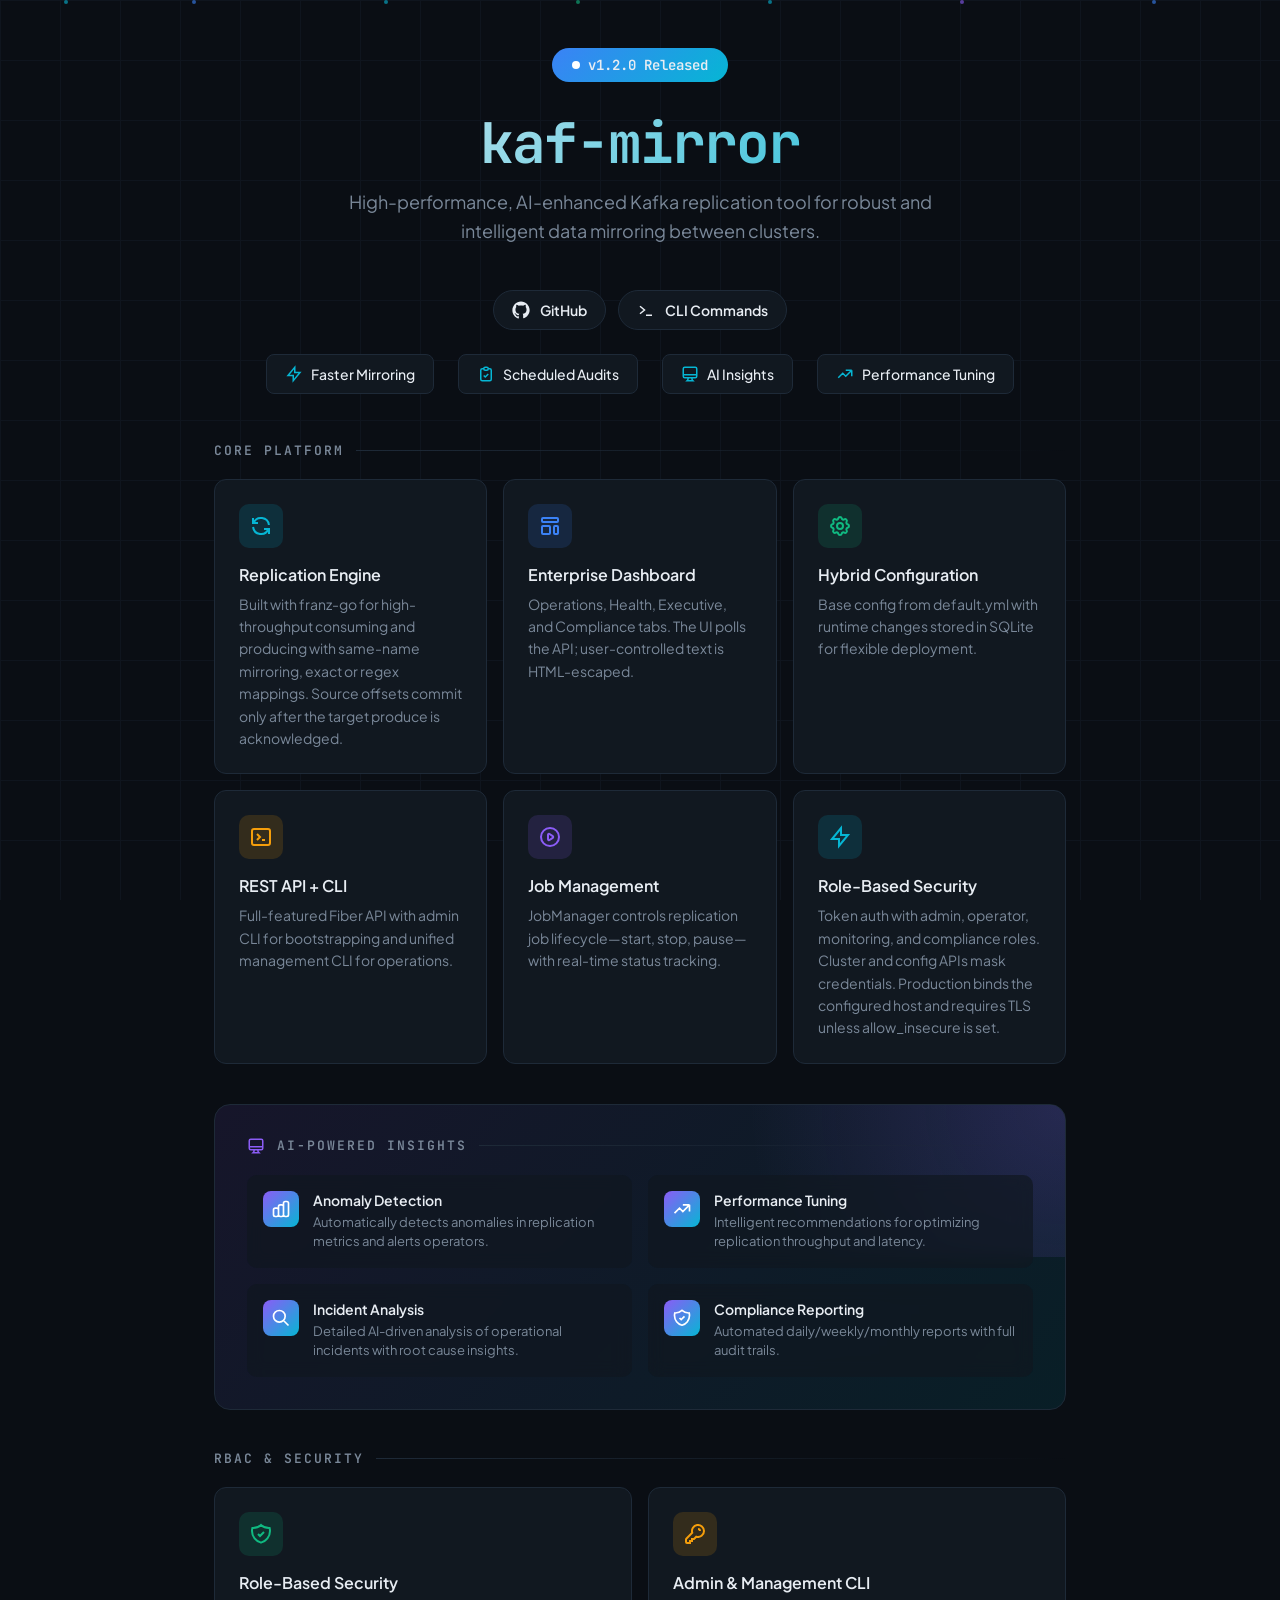
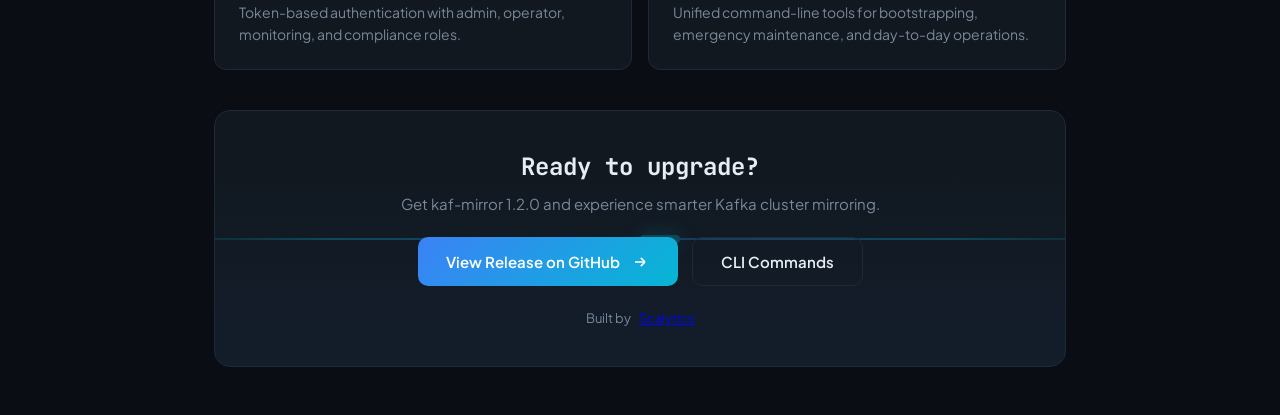
==== index.html @ f9de5869 "docs: align GitHub Pages copy with current replication and security" ====
<!DOCTYPE html>
<html lang="en">
<head>
  <meta charset="UTF-8">
  <meta name="viewport" content="width=device-width, initial-scale=1.0">
  <title>kaf-mirror — High-Performance Kafka Replication</title>
  <meta name="description" content="kaf-mirror 1.2.0 release highlights: high-performance Kafka replication, AI-powered insights, compliance reporting, and a production-ready dashboard from Scalytics.">
  <meta name="author" content="Scalytics">
  <meta name="robots" content="index, follow">
  <link rel="canonical" href="https://scalytics.github.io/kaf-mirror/">
  <meta property="og:type" content="website">
  <meta property="og:title" content="kaf-mirror — High-Performance Kafka Replication">
  <meta property="og:description" content="High-performance, AI-enhanced Kafka replication with enterprise dashboard, compliance, and intelligent insights.">
  <meta property="og:url" content="https://scalytics.github.io/kaf-mirror/">
  <meta property="og:site_name" content="kaf-mirror">
  <meta name="twitter:card" content="summary">
  <meta name="twitter:title" content="kaf-mirror — High-Performance Kafka Replication">
  <meta name="twitter:description" content="High-performance, AI-enhanced Kafka replication with enterprise dashboard, compliance, and intelligent insights.">
  <link rel="preconnect" href="https://fonts.googleapis.com">
  <link rel="preconnect" href="https://fonts.gstatic.com" crossorigin>
  <link href="https://fonts.googleapis.com/css2?family=JetBrains+Mono:wght@400;600;700&family=Plus+Jakarta+Sans:wght@400;500;600;700&display=swap" rel="stylesheet">
  <script type="application/ld+json">
    {
      "@context": "https://schema.org",
      "@type": "SoftwareApplication",
      "name": "kaf-mirror",
      "applicationCategory": "DeveloperApplication",
      "operatingSystem": "Linux, macOS, Windows",
      "description": "High-performance, AI-enhanced Kafka replication tool for robust and intelligent data mirroring between clusters.",
      "url": "https://scalytics.github.io/kaf-mirror/",
      "publisher": {
        "@type": "Organization",
        "name": "Scalytics",
        "url": "https://github.com/scalytics"
      }
    }
  </script>
  <style>
    *, *::before, *::after {
      margin: 0;
      padding: 0;
      box-sizing: border-box;
    }

    :root {
      --bg-deep: #0a0e14;
      --bg-card: #111820;
      --bg-card-hover: #171f2a;
      --border: #1e2a38;
      --text-primary: #e8edf3;
      --text-secondary: #7a8899;
      --accent-blue: #3b82f6;
      --accent-cyan: #06b6d4;
      --accent-emerald: #10b981;
      --accent-amber: #f59e0b;
      --accent-violet: #8b5cf6;
      --glow-blue: rgba(59, 130, 246, 0.4);
      --glow-cyan: rgba(6, 182, 212, 0.4);
    }

    body {
      font-family: 'Plus Jakarta Sans', sans-serif;
      background: var(--bg-deep);
      color: var(--text-primary);
      min-height: 100vh;
      overflow-x: hidden;
    }

    .infographic {
      max-width: 900px;
      margin: 0 auto;
      padding: 48px 24px;
      position: relative;
    }

    /* Animated background grid */
    .bg-grid {
      position: fixed;
      top: 0;
      left: 0;
      right: 0;
      bottom: 0;
      background-image: 
        linear-gradient(var(--border) 1px, transparent 1px),
        linear-gradient(90deg, var(--border) 1px, transparent 1px);
      background-size: 60px 60px;
      opacity: 0.3;
      pointer-events: none;
      z-index: 0;
    }

    /* Floating data particles */
    .particles {
      position: fixed;
      top: 0;
      left: 0;
      right: 0;
      bottom: 0;
      pointer-events: none;
      z-index: 0;
      overflow: hidden;
    }

    .particle {
      position: absolute;
      width: 4px;
      height: 4px;
      background: var(--accent-cyan);
      border-radius: 50%;
      opacity: 0.6;
      animation: float-up 8s linear infinite;
    }

    .particle:nth-child(2) { left: 15%; animation-delay: -2s; background: var(--accent-blue); }
    .particle:nth-child(3) { left: 30%; animation-delay: -4s; }
    .particle:nth-child(4) { left: 45%; animation-delay: -1s; background: var(--accent-emerald); }
    .particle:nth-child(5) { left: 60%; animation-delay: -6s; }
    .particle:nth-child(6) { left: 75%; animation-delay: -3s; background: var(--accent-violet); }
    .particle:nth-child(7) { left: 90%; animation-delay: -5s; background: var(--accent-blue); }

    @keyframes float-up {
      0% { transform: translateY(100vh) scale(0); opacity: 0; }
      10% { opacity: 0.6; }
      90% { opacity: 0.6; }
      100% { transform: translateY(-100px) scale(1); opacity: 0; }
    }

    /* Header section */
    .header {
      text-align: center;
      margin-bottom: 48px;
      position: relative;
      z-index: 1;
    }

    .version-badge {
      display: inline-flex;
      align-items: center;
      gap: 8px;
      background: linear-gradient(135deg, var(--accent-blue), var(--accent-cyan));
      padding: 8px 20px;
      border-radius: 100px;
      font-family: 'JetBrains Mono', monospace;
      font-size: 14px;
      font-weight: 600;
      margin-bottom: 24px;
      animation: pulse-glow 2s ease-in-out infinite;
    }

    .version-badge::before {
      content: '';
      width: 8px;
      height: 8px;
      background: #fff;
      border-radius: 50%;
      animation: blink 1s ease-in-out infinite;
    }

    @keyframes pulse-glow {
      0%, 100% { box-shadow: 0 0 20px var(--glow-blue), 0 0 40px var(--glow-cyan); }
      50% { box-shadow: 0 0 30px var(--glow-blue), 0 0 60px var(--glow-cyan); }
    }

    @keyframes blink {
      0%, 100% { opacity: 1; }
      50% { opacity: 0.4; }
    }

    .logo-title {
      font-family: 'JetBrains Mono', monospace;
      font-size: 56px;
      font-weight: 700;
      letter-spacing: -2px;
      margin-bottom: 8px;
      background: linear-gradient(135deg, var(--text-primary) 0%, var(--accent-cyan) 100%);
      -webkit-background-clip: text;
      -webkit-text-fill-color: transparent;
      background-clip: text;
    }

    .tagline {
      font-size: 18px;
      color: var(--text-secondary);
      max-width: 600px;
      margin: 0 auto 24px;
      line-height: 1.6;
    }

    .highlight-features {
      display: flex;
      justify-content: center;
      gap: 24px;
      flex-wrap: wrap;
      margin-top: 24px;
    }

    .github-actions {
      display: inline-flex;
      align-items: center;
      gap: 12px;
      margin-top: 20px;
      flex-wrap: wrap;
      justify-content: center;
    }

    .github-button {
      display: inline-flex;
      align-items: center;
      gap: 10px;
      padding: 10px 18px;
      border-radius: 999px;
      border: 1px solid var(--border);
      background: var(--bg-card);
      color: var(--text-primary);
      text-decoration: none;
      font-size: 14px;
      font-weight: 600;
      transition: all 0.3s ease;
    }

    .github-button:hover {
      border-color: var(--accent-blue);
      transform: translateY(-2px);
      box-shadow: 0 10px 24px rgba(0, 0, 0, 0.35);
    }

    .github-button svg {
      width: 18px;
      height: 18px;
    }

    .highlight-pill {
      display: flex;
      align-items: center;
      gap: 8px;
      padding: 10px 18px;
      background: var(--bg-card);
      border: 1px solid var(--border);
      border-radius: 8px;
      font-size: 14px;
      font-weight: 500;
      transition: all 0.3s ease;
    }

    .highlight-pill:hover {
      border-color: var(--accent-cyan);
      transform: translateY(-2px);
    }

    .highlight-pill svg {
      width: 18px;
      height: 18px;
      stroke: var(--accent-cyan);
    }

    /* Main content grid */
    .content {
      position: relative;
      z-index: 1;
    }

    .section-title {
      font-family: 'JetBrains Mono', monospace;
      font-size: 13px;
      font-weight: 600;
      text-transform: uppercase;
      letter-spacing: 2px;
      color: var(--text-secondary);
      margin-bottom: 20px;
      display: flex;
      align-items: center;
      gap: 12px;
    }

    .section-title::after {
      content: '';
      flex: 1;
      height: 1px;
      background: linear-gradient(90deg, var(--border), transparent);
    }

    .feature-grid {
      display: grid;
      grid-template-columns: repeat(auto-fit, minmax(260px, 1fr));
      gap: 16px;
      margin-bottom: 40px;
    }

    .feature-card {
      background: var(--bg-card);
      border: 1px solid var(--border);
      border-radius: 12px;
      padding: 24px;
      transition: all 0.3s ease;
      position: relative;
      overflow: hidden;
    }

    .feature-card::before {
      content: '';
      position: absolute;
      top: 0;
      left: 0;
      right: 0;
      height: 3px;
      background: linear-gradient(90deg, var(--accent-blue), var(--accent-cyan));
      transform: scaleX(0);
      transform-origin: left;
      transition: transform 0.3s ease;
    }

    .feature-card:hover {
      background: var(--bg-card-hover);
      border-color: var(--accent-blue);
      transform: translateY(-4px);
      box-shadow: 0 12px 40px rgba(0, 0, 0, 0.4);
    }

    .feature-card:hover::before {
      transform: scaleX(1);
    }

    .feature-icon {
      width: 44px;
      height: 44px;
      border-radius: 10px;
      display: flex;
      align-items: center;
      justify-content: center;
      margin-bottom: 16px;
    }

    .feature-icon svg {
      width: 24px;
      height: 24px;
    }

    .feature-icon.blue { background: rgba(59, 130, 246, 0.15); }
    .feature-icon.blue svg { stroke: var(--accent-blue); }
    .feature-icon.cyan { background: rgba(6, 182, 212, 0.15); }
    .feature-icon.cyan svg { stroke: var(--accent-cyan); }
    .feature-icon.emerald { background: rgba(16, 185, 129, 0.15); }
    .feature-icon.emerald svg { stroke: var(--accent-emerald); }
    .feature-icon.amber { background: rgba(245, 158, 11, 0.15); }
    .feature-icon.amber svg { stroke: var(--accent-amber); }
    .feature-icon.violet { background: rgba(139, 92, 246, 0.15); }
    .feature-icon.violet svg { stroke: var(--accent-violet); }

    .feature-title {
      font-weight: 600;
      font-size: 16px;
      margin-bottom: 8px;
    }

    .feature-desc {
      font-size: 14px;
      color: var(--text-secondary);
      line-height: 1.6;
    }

    /* AI Section special styling */
    .ai-section {
      background: linear-gradient(135deg, rgba(139, 92, 246, 0.1) 0%, rgba(6, 182, 212, 0.1) 100%);
      border: 1px solid var(--border);
      border-radius: 16px;
      padding: 32px;
      margin-bottom: 40px;
      position: relative;
      overflow: hidden;
    }

    .ai-section::before {
      content: '';
      position: absolute;
      top: -50%;
      right: -50%;
      width: 100%;
      height: 100%;
      background: radial-gradient(circle, rgba(139, 92, 246, 0.2) 0%, transparent 70%);
      animation: rotate-bg 20s linear infinite;
    }

    @keyframes rotate-bg {
      0% { transform: rotate(0deg); }
      100% { transform: rotate(360deg); }
    }

    .ai-section .section-title {
      position: relative;
      z-index: 1;
    }

    .ai-grid {
      display: grid;
      grid-template-columns: repeat(2, 1fr);
      gap: 16px;
      position: relative;
      z-index: 1;
    }

    @media (max-width: 600px) {
      .ai-grid {
        grid-template-columns: 1fr;
      }
    }

    .ai-feature {
      display: flex;
      align-items: flex-start;
      gap: 14px;
      padding: 16px;
      background: rgba(17, 24, 32, 0.7);
      border-radius: 10px;
      backdrop-filter: blur(8px);
    }

    .ai-feature-icon {
      width: 36px;
      height: 36px;
      border-radius: 8px;
      background: linear-gradient(135deg, var(--accent-violet), var(--accent-cyan));
      display: flex;
      align-items: center;
      justify-content: center;
      flex-shrink: 0;
    }

    .ai-feature-icon svg {
      width: 20px;
      height: 20px;
      stroke: #fff;
    }

    .ai-feature-text h4 {
      font-size: 14px;
      font-weight: 600;
      margin-bottom: 4px;
    }

    .ai-feature-text p {
      font-size: 13px;
      color: var(--text-secondary);
      line-height: 1.5;
    }

    /* CTA Footer */
    .cta-footer {
      text-align: center;
      padding: 40px 24px;
      background: var(--bg-card);
      border: 1px solid var(--border);
      border-radius: 16px;
      position: relative;
      overflow: hidden;
    }

    .cta-footer::before {
      content: '';
      position: absolute;
      bottom: 0;
      left: 0;
      right: 0;
      height: 200px;
      background: linear-gradient(180deg, transparent, rgba(59, 130, 246, 0.05));
      pointer-events: none;
    }

    .cta-title {
      font-family: 'JetBrains Mono', monospace;
      font-size: 24px;
      font-weight: 700;
      margin-bottom: 12px;
    }

    .cta-desc {
      color: var(--text-secondary);
      margin-bottom: 24px;
      font-size: 15px;
    }

    .cta-actions {
      display: flex;
      justify-content: center;
      gap: 14px;
      flex-wrap: wrap;
    }

    .cta-button {
      display: inline-flex;
      align-items: center;
      gap: 10px;
      padding: 14px 28px;
      background: linear-gradient(135deg, var(--accent-blue), var(--accent-cyan));
      color: #fff;
      text-decoration: none;
      border-radius: 10px;
      font-weight: 600;
      font-size: 15px;
      transition: all 0.3s ease;
      position: relative;
      z-index: 1;
    }

    .cta-button.secondary {
      background: transparent;
      border: 1px solid var(--border);
      color: var(--text-primary);
    }

    .cta-button:hover {
      transform: translateY(-2px);
      box-shadow: 0 8px 30px var(--glow-blue);
    }

    .cta-button svg {
      width: 20px;
      height: 20px;
      transition: transform 0.3s ease;
    }

    .cta-button:hover svg {
      transform: translateX(4px);
    }

    .cta-button.secondary:hover {
      border-color: var(--accent-cyan);
      box-shadow: 0 8px 30px rgba(6, 182, 212, 0.25);
    }

    .scalytics-badge {
      margin-top: 24px;
      font-size: 13px;
      color: var(--text-secondary);
      display: flex;
      align-items: center;
      justify-content: center;
      gap: 8px;
    }

    .scalytics-badge img {
      height: 20px;
      opacity: 0.7;
    }

    /* Data flow animation line */
    .data-flow {
      position: absolute;
      top: 50%;
      left: -100px;
      right: -100px;
      height: 2px;
      background: linear-gradient(90deg, 
        transparent 0%, 
        var(--accent-cyan) 20%, 
        var(--accent-blue) 50%, 
        var(--accent-cyan) 80%, 
        transparent 100%
      );
      opacity: 0.3;
      transform: translateY(-50%);
      z-index: 0;
    }

    .data-flow::after {
      content: '';
      position: absolute;
      top: -3px;
      width: 40px;
      height: 8px;
      background: var(--accent-cyan);
      border-radius: 4px;
      box-shadow: 0 0 20px var(--accent-cyan);
      animation: flow-pulse 3s linear infinite;
    }

    @keyframes flow-pulse {
      0% { left: 0; opacity: 0; }
      10% { opacity: 1; }
      90% { opacity: 1; }
      100% { left: 100%; opacity: 0; }
    }

    @media (max-width: 600px) {
      .logo-title {
        font-size: 36px;
      }

      .github-actions {
        width: 100%;
      }

      .github-button {
        width: 100%;
        justify-content: center;
      }

      .highlight-features {
        gap: 12px;
      }

      .highlight-pill {
        padding: 8px 14px;
        font-size: 13px;
      }
    }
  </style>
</head>
<body>
  <div class="bg-grid"></div>
  <div class="particles">
    <div class="particle" style="left: 5%"></div>
    <div class="particle"></div>
    <div class="particle"></div>
    <div class="particle"></div>
    <div class="particle"></div>
    <div class="particle"></div>
    <div class="particle"></div>
  </div>

  <div class="infographic">
    <!-- Header -->
    <header class="header">
      <div class="version-badge">v1.2.0 Released</div>
      <h1 class="logo-title">kaf-mirror</h1>
      <p class="tagline">High-performance, AI-enhanced Kafka replication tool for robust and intelligent data mirroring between clusters.</p>

      <div class="github-actions">
        <a class="github-button" href="https://github.com/scalytics/kaf-mirror" target="_blank" rel="noopener">
          <svg viewBox="0 0 24 24" aria-hidden="true" fill="currentColor">
            <path d="M12 .5C5.73.5.5 5.88.5 12.24c0 5.11 3.29 9.44 7.86 10.97.58.11.8-.26.8-.58 0-.28-.02-1.24-.02-2.25-2.89.54-3.64-.72-3.87-1.38-.13-.34-.69-1.38-1.18-1.66-.4-.22-.97-.77-.02-.79.9-.02 1.54.85 1.75 1.2 1.02 1.74 2.66 1.25 3.31.95.11-.76.4-1.25.72-1.54-2.56-.28-5.24-1.31-5.24-5.83 0-1.28.45-2.35 1.18-3.17-.12-.29-.51-1.47.11-3.06 0 0 .97-.32 3.18 1.2.93-.26 1.92-.39 2.91-.39.99 0 1.98.13 2.91.39 2.21-1.52 3.18-1.2 3.18-1.2.62 1.59.23 2.77.11 3.06.74.82 1.18 1.87 1.18 3.17 0 4.53-2.69 5.55-5.25 5.83.41.36.77 1.05.77 2.14 0 1.54-.02 2.77-.02 3.16 0 .32.21.71.8.58 4.57-1.53 7.86-5.86 7.86-10.97C23.5 5.88 18.27.5 12 .5z"/>
          </svg>
          GitHub
        </a>
        <a class="github-button" href="cli-commands.html">
          <svg viewBox="0 0 24 24" aria-hidden="true" fill="none" stroke="currentColor" stroke-width="2">
            <path d="M4 17l6-5-6-5"/>
            <path d="M12 19h8"/>
          </svg>
          CLI Commands
        </a>
      </div>
      
      <div class="highlight-features">
        <div class="highlight-pill">
          <svg fill="none" stroke="currentColor" stroke-width="2" viewBox="0 0 24 24"><path d="M13 10V3L4 14h7v7l9-11h-7z"/></svg>
          Faster Mirroring
        </div>
        <div class="highlight-pill">
          <svg fill="none" stroke="currentColor" stroke-width="2" viewBox="0 0 24 24"><path d="M9 5H7a2 2 0 00-2 2v12a2 2 0 002 2h10a2 2 0 002-2V7a2 2 0 00-2-2h-2M9 5a2 2 0 002 2h2a2 2 0 002-2M9 5a2 2 0 012-2h2a2 2 0 012 2m-6 9l2 2 4-4"/></svg>
          Scheduled Audits
        </div>
        <div class="highlight-pill">
          <svg fill="none" stroke="currentColor" stroke-width="2" viewBox="0 0 24 24"><path d="M9.75 17L9 20l-1 1h8l-1-1-.75-3M3 13h18M5 17h14a2 2 0 002-2V5a2 2 0 00-2-2H5a2 2 0 00-2 2v10a2 2 0 002 2z"/></svg>
          AI Insights
        </div>
        <div class="highlight-pill">
          <svg fill="none" stroke="currentColor" stroke-width="2" viewBox="0 0 24 24"><path d="M13 7h8m0 0v8m0-8l-8 8-4-4-6 6"/></svg>
          Performance Tuning
        </div>
      </div>
    </header>

    <!-- Content -->
    <div class="content">
      <!-- Core Features -->
      <h2 class="section-title">Core Platform</h2>
      <div class="feature-grid">
        <div class="feature-card">
          <div class="feature-icon cyan">
            <svg fill="none" stroke="currentColor" stroke-width="2" viewBox="0 0 24 24"><path d="M4 4v5h.582m15.356 2A8.001 8.001 0 004.582 9m0 0H9m11 11v-5h-.581m0 0a8.003 8.003 0 01-15.357-2m15.357 2H15"/></svg>
          </div>
          <h3 class="feature-title">Replication Engine</h3>
          <p class="feature-desc">Built with franz-go for high-throughput consuming and producing with same-name mirroring, exact or regex mappings. Source offsets commit only after the target produce is acknowledged.</p>
        </div>

        <div class="feature-card">
          <div class="feature-icon blue">
            <svg fill="none" stroke="currentColor" stroke-width="2" viewBox="0 0 24 24"><path d="M4 5a1 1 0 011-1h14a1 1 0 011 1v2a1 1 0 01-1 1H5a1 1 0 01-1-1V5zM4 13a1 1 0 011-1h6a1 1 0 011 1v6a1 1 0 01-1 1H5a1 1 0 01-1-1v-6zM16 13a1 1 0 011-1h2a1 1 0 011 1v6a1 1 0 01-1 1h-2a1 1 0 01-1-1v-6z"/></svg>
          </div>
          <h3 class="feature-title">Enterprise Dashboard</h3>
          <p class="feature-desc">Operations, Health, Executive, and Compliance tabs. The UI polls the API; user-controlled text is HTML-escaped.</p>
        </div>

        <div class="feature-card">
          <div class="feature-icon emerald">
            <svg fill="none" stroke="currentColor" stroke-width="2" viewBox="0 0 24 24"><path d="M10.325 4.317c.426-1.756 2.924-1.756 3.35 0a1.724 1.724 0 002.573 1.066c1.543-.94 3.31.826 2.37 2.37a1.724 1.724 0 001.065 2.572c1.756.426 1.756 2.924 0 3.35a1.724 1.724 0 00-1.066 2.573c.94 1.543-.826 3.31-2.37 2.37a1.724 1.724 0 00-2.572 1.065c-.426 1.756-2.924 1.756-3.35 0a1.724 1.724 0 00-2.573-1.066c-1.543.94-3.31-.826-2.37-2.37a1.724 1.724 0 00-1.065-2.572c-1.756-.426-1.756-2.924 0-3.35a1.724 1.724 0 001.066-2.573c-.94-1.543.826-3.31 2.37-2.37.996.608 2.296.07 2.572-1.065z"/><circle cx="12" cy="12" r="3"/></svg>
          </div>
          <h3 class="feature-title">Hybrid Configuration</h3>
          <p class="feature-desc">Base config from default.yml with runtime changes stored in SQLite for flexible deployment.</p>
        </div>

        <div class="feature-card">
          <div class="feature-icon amber">
            <svg fill="none" stroke="currentColor" stroke-width="2" viewBox="0 0 24 24"><path d="M8 9l3 3-3 3m5 0h3M5 20h14a2 2 0 002-2V6a2 2 0 00-2-2H5a2 2 0 00-2 2v12a2 2 0 002 2z"/></svg>
          </div>
          <h3 class="feature-title">REST API + CLI</h3>
          <p class="feature-desc">Full-featured Fiber API with admin CLI for bootstrapping and unified management CLI for operations.</p>
        </div>

        <div class="feature-card">
          <div class="feature-icon violet">
            <svg fill="none" stroke="currentColor" stroke-width="2" viewBox="0 0 24 24"><path d="M14.752 11.168l-3.197-2.132A1 1 0 0010 9.87v4.263a1 1 0 001.555.832l3.197-2.132a1 1 0 000-1.664z"/><path d="M21 12a9 9 0 11-18 0 9 9 0 0118 0z"/></svg>
          </div>
          <h3 class="feature-title">Job Management</h3>
          <p class="feature-desc">JobManager controls replication job lifecycle—start, stop, pause—with real-time status tracking.</p>
        </div>

        <div class="feature-card">
          <div class="feature-icon cyan">
            <svg fill="none" stroke="currentColor" stroke-width="2" viewBox="0 0 24 24"><path d="M13 10V3L4 14h7v7l9-11h-7z"/></svg>
          </div>
          <h3 class="feature-title">Role-Based Security</h3>
          <p class="feature-desc">Token auth with admin, operator, monitoring, and compliance roles. Cluster and config APIs mask credentials. Production binds the configured host and requires TLS unless allow_insecure is set.</p>
        </div>
      </div>

      <!-- AI Section -->
      <div class="ai-section">
        <h2 class="section-title">
          <svg width="18" height="18" fill="none" stroke="var(--accent-violet)" stroke-width="2" viewBox="0 0 24 24"><path d="M9.75 17L9 20l-1 1h8l-1-1-.75-3M3 13h18M5 17h14a2 2 0 002-2V5a2 2 0 00-2-2H5a2 2 0 00-2 2v10a2 2 0 002 2z"/></svg>
          AI-Powered Insights
        </h2>
        <div class="ai-grid">
          <div class="ai-feature">
            <div class="ai-feature-icon">
              <svg fill="none" stroke="currentColor" stroke-width="2" viewBox="0 0 24 24"><path d="M9 19v-6a2 2 0 00-2-2H5a2 2 0 00-2 2v6a2 2 0 002 2h2a2 2 0 002-2zm0 0V9a2 2 0 012-2h2a2 2 0 012 2v10m-6 0a2 2 0 002 2h2a2 2 0 002-2m0 0V5a2 2 0 012-2h2a2 2 0 012 2v14a2 2 0 01-2 2h-2a2 2 0 01-2-2z"/></svg>
            </div>
            <div class="ai-feature-text">
              <h4>Anomaly Detection</h4>
              <p>Automatically detects anomalies in replication metrics and alerts operators.</p>
            </div>
          </div>

          <div class="ai-feature">
            <div class="ai-feature-icon">
              <svg fill="none" stroke="currentColor" stroke-width="2" viewBox="0 0 24 24"><path d="M13 7h8m0 0v8m0-8l-8 8-4-4-6 6"/></svg>
            </div>
            <div class="ai-feature-text">
              <h4>Performance Tuning</h4>
              <p>Intelligent recommendations for optimizing replication throughput and latency.</p>
            </div>
          </div>

          <div class="ai-feature">
            <div class="ai-feature-icon">
              <svg fill="none" stroke="currentColor" stroke-width="2" viewBox="0 0 24 24"><path d="M21 21l-6-6m2-5a7 7 0 11-14 0 7 7 0 0114 0z"/></svg>
            </div>
            <div class="ai-feature-text">
              <h4>Incident Analysis</h4>
              <p>Detailed AI-driven analysis of operational incidents with root cause insights.</p>
            </div>
          </div>

          <div class="ai-feature">
            <div class="ai-feature-icon">
              <svg fill="none" stroke="currentColor" stroke-width="2" viewBox="0 0 24 24"><path d="M9 12l2 2 4-4m5.618-4.016A11.955 11.955 0 0112 2.944a11.955 11.955 0 01-8.618 3.04A12.02 12.02 0 003 9c0 5.591 3.824 10.29 9 11.622 5.176-1.332 9-6.03 9-11.622 0-1.042-.133-2.052-.382-3.016z"/></svg>
            </div>
            <div class="ai-feature-text">
              <h4>Compliance Reporting</h4>
              <p>Automated daily/weekly/monthly reports with full audit trails.</p>
            </div>
          </div>
        </div>
      </div>

      <!-- Security Section -->
      <h2 class="section-title">RBAC & Security</h2>
      <div class="feature-grid">
        <div class="feature-card">
          <div class="feature-icon emerald">
            <svg fill="none" stroke="currentColor" stroke-width="2" viewBox="0 0 24 24"><path d="M9 12l2 2 4-4m5.618-4.016A11.955 11.955 0 0112 2.944a11.955 11.955 0 01-8.618 3.04A12.02 12.02 0 003 9c0 5.591 3.824 10.29 9 11.622 5.176-1.332 9-6.03 9-11.622 0-1.042-.133-2.052-.382-3.016z"/></svg>
          </div>
          <h3 class="feature-title">Role-Based Security</h3>
          <p class="feature-desc">Token-based authentication with admin, operator, monitoring, and compliance roles.</p>
        </div>

        <div class="feature-card">
          <div class="feature-icon amber">
            <svg fill="none" stroke="currentColor" stroke-width="2" viewBox="0 0 24 24"><path d="M15 7a2 2 0 012 2m4 0a6 6 0 01-7.743 5.743L11 17H9v2H7v2H4a1 1 0 01-1-1v-2.586a1 1 0 01.293-.707l5.964-5.964A6 6 0 1121 9z"/></svg>
          </div>
          <h3 class="feature-title">Admin & Management CLI</h3>
          <p class="feature-desc">Unified command-line tools for bootstrapping, emergency maintenance, and day-to-day operations.</p>
        </div>
      </div>

      <!-- CTA -->
      <div class="cta-footer">
        <div class="data-flow"></div>
        <h3 class="cta-title">Ready to upgrade?</h3>
        <p class="cta-desc">Get kaf-mirror 1.2.0 and experience smarter Kafka cluster mirroring.</p>
        <div class="cta-actions">
          <a href="https://github.com/scalytics/kaf-mirror/releases/tag/v1.2.0" class="cta-button" target="_blank" rel="noopener">
            View Release on GitHub
            <svg fill="none" stroke="currentColor" stroke-width="2" viewBox="0 0 24 24"><path d="M13 7l5 5m0 0l-5 5m5-5H6"/></svg>
          </a>
          <a href="cli-commands.html" class="cta-button secondary">
            CLI Commands
          </a>
        </div>
        <div class="scalytics-badge">
          Built by <a href="https://www.scalytics.io" target="_blank">Scalytics</a>
        </div>
      </div>
    </div>
  </div>
</body>
</html>
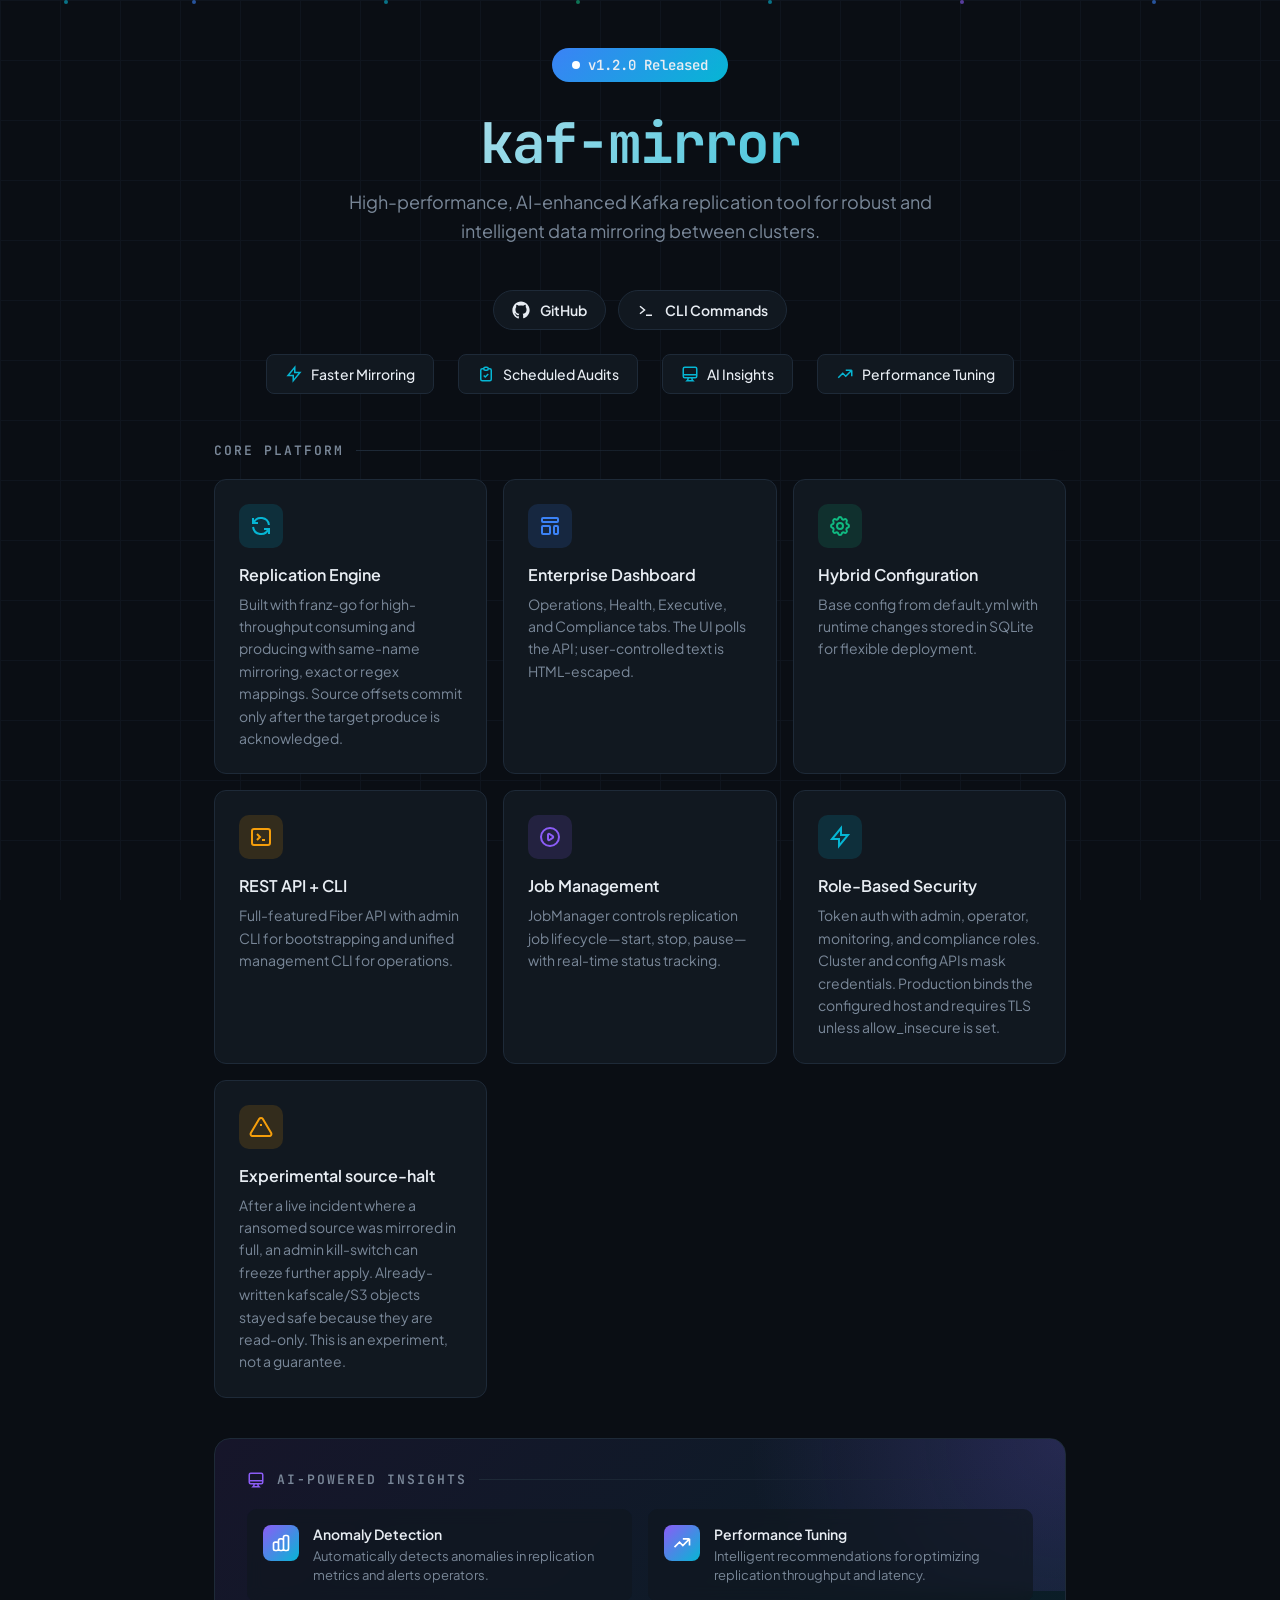
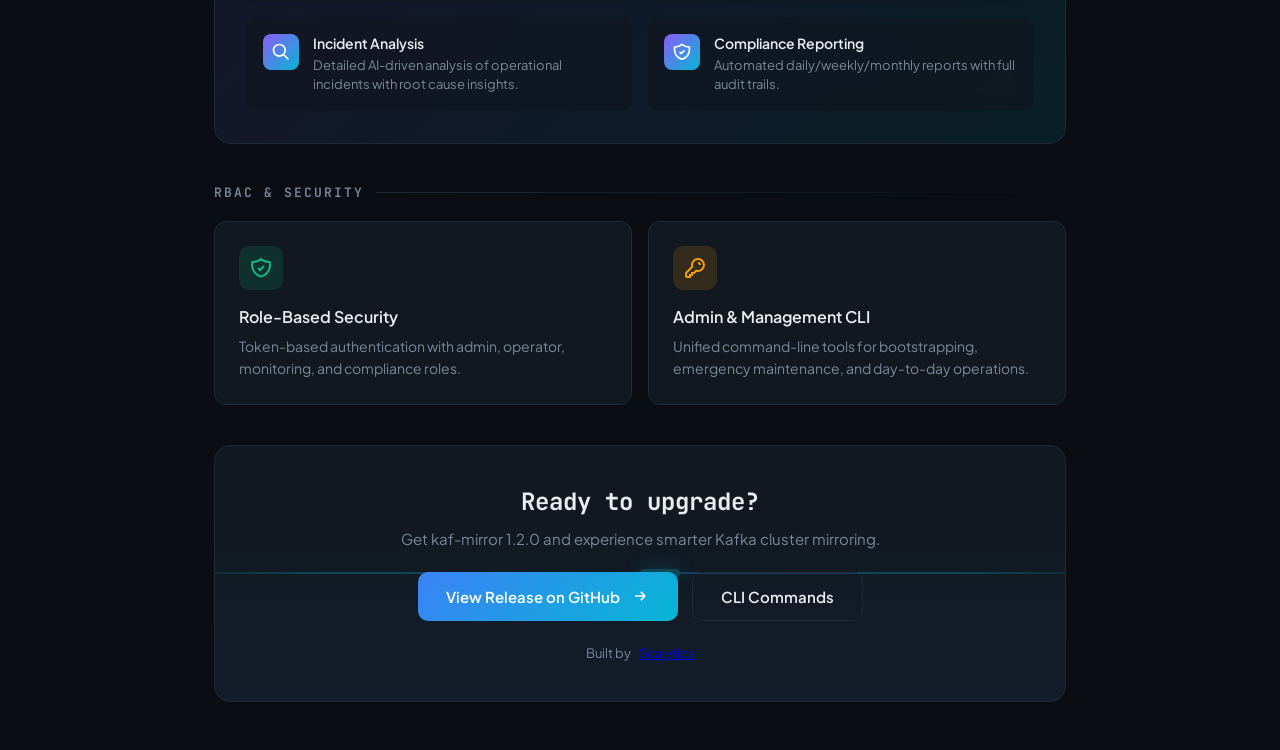
==== commit e02b5b29: "docs: experimental source-halt after live ransom incident" ====
--- a/index.html
+++ b/index.html
@@ -712,6 +712,14 @@
           <h3 class="feature-title">Role-Based Security</h3>
           <p class="feature-desc">Token auth with admin, operator, monitoring, and compliance roles. Cluster and config APIs mask credentials. Production binds the configured host and requires TLS unless allow_insecure is set.</p>
         </div>
+
+        <div class="feature-card">
+          <div class="feature-icon amber">
+            <svg fill="none" stroke="currentColor" stroke-width="2" viewBox="0 0 24 24"><path d="M12 9v2m0 4h.01M10.29 3.86L1.82 18a2 2 0 001.71 3h16.94a2 2 0 001.71-3L13.71 3.86a2 2 0 00-3.42 0z"/></svg>
+          </div>
+          <h3 class="feature-title">Experimental source-halt</h3>
+          <p class="feature-desc">After a live incident where a ransomed source was mirrored in full, an admin kill-switch can freeze further apply. Already-written kafscale/S3 objects stayed safe because they are read-only. This is an experiment, not a guarantee.</p>
+        </div>
       </div>
 
       <!-- AI Section -->
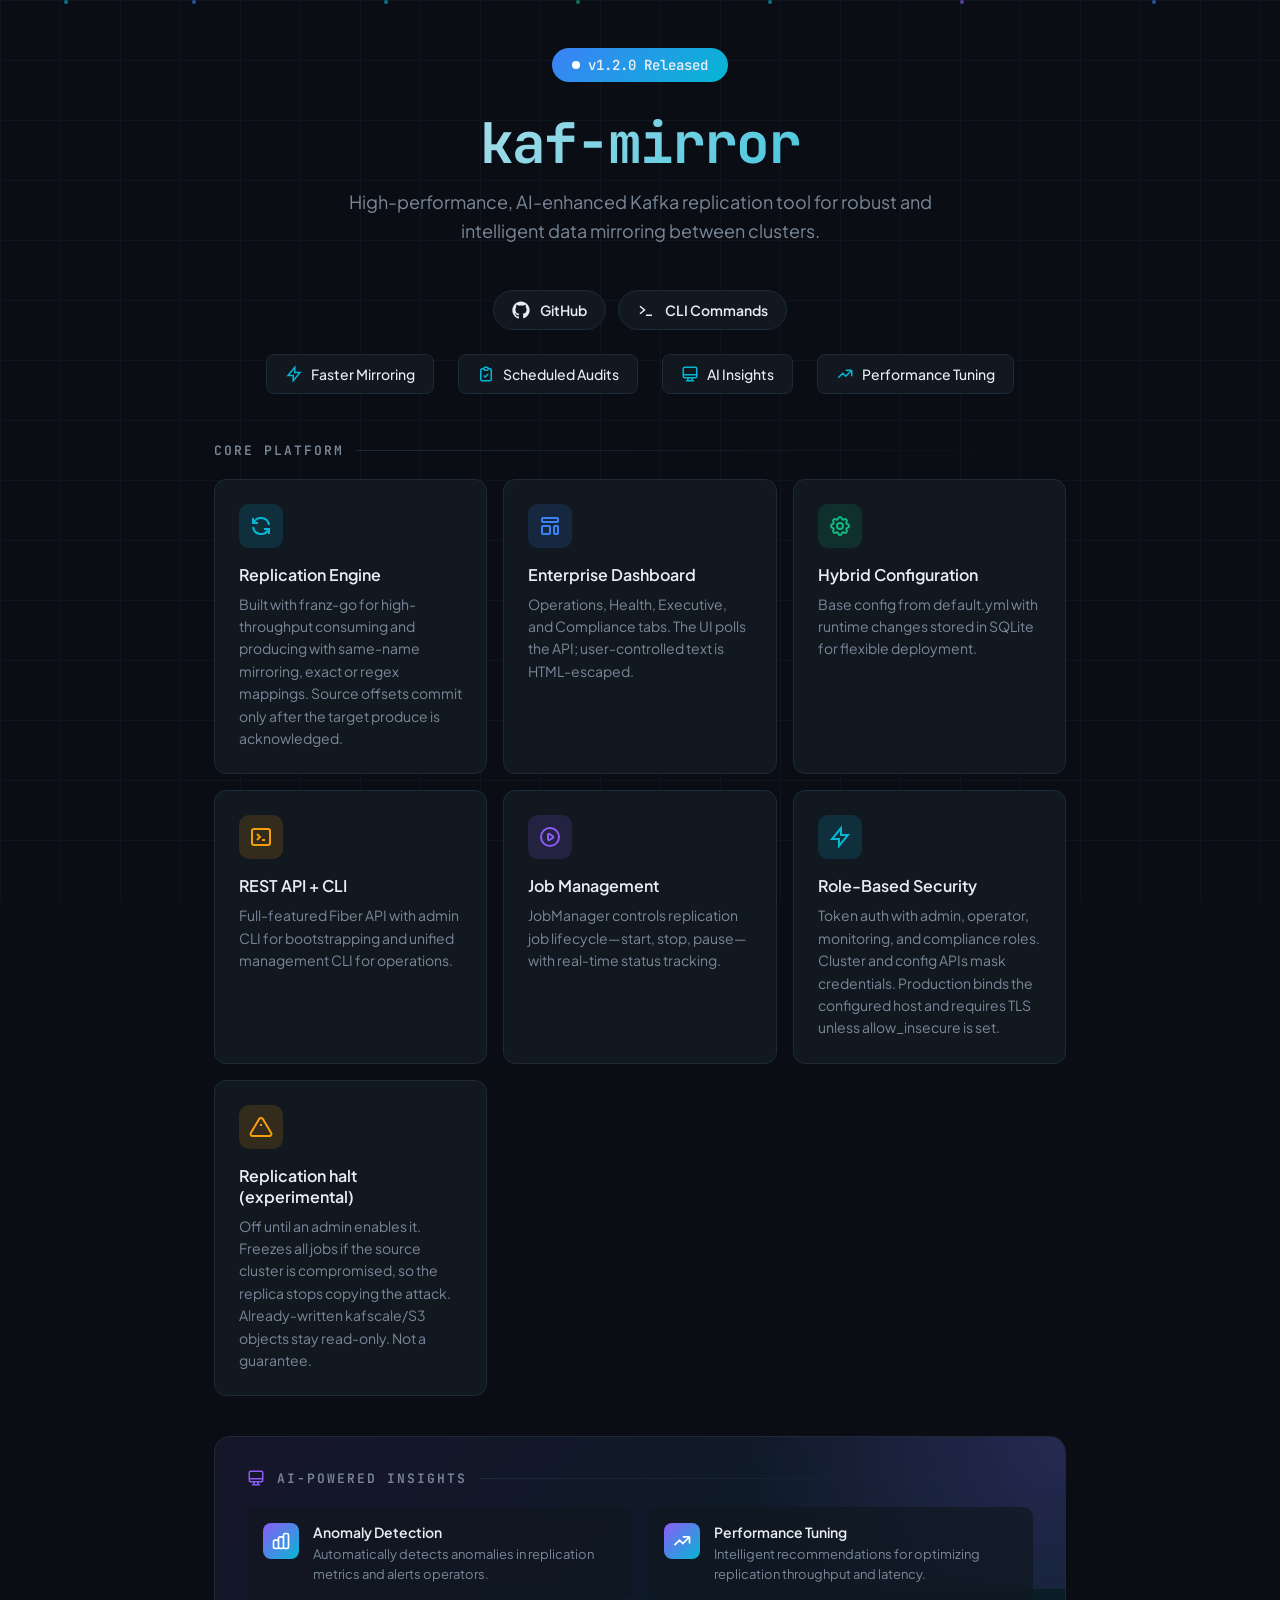
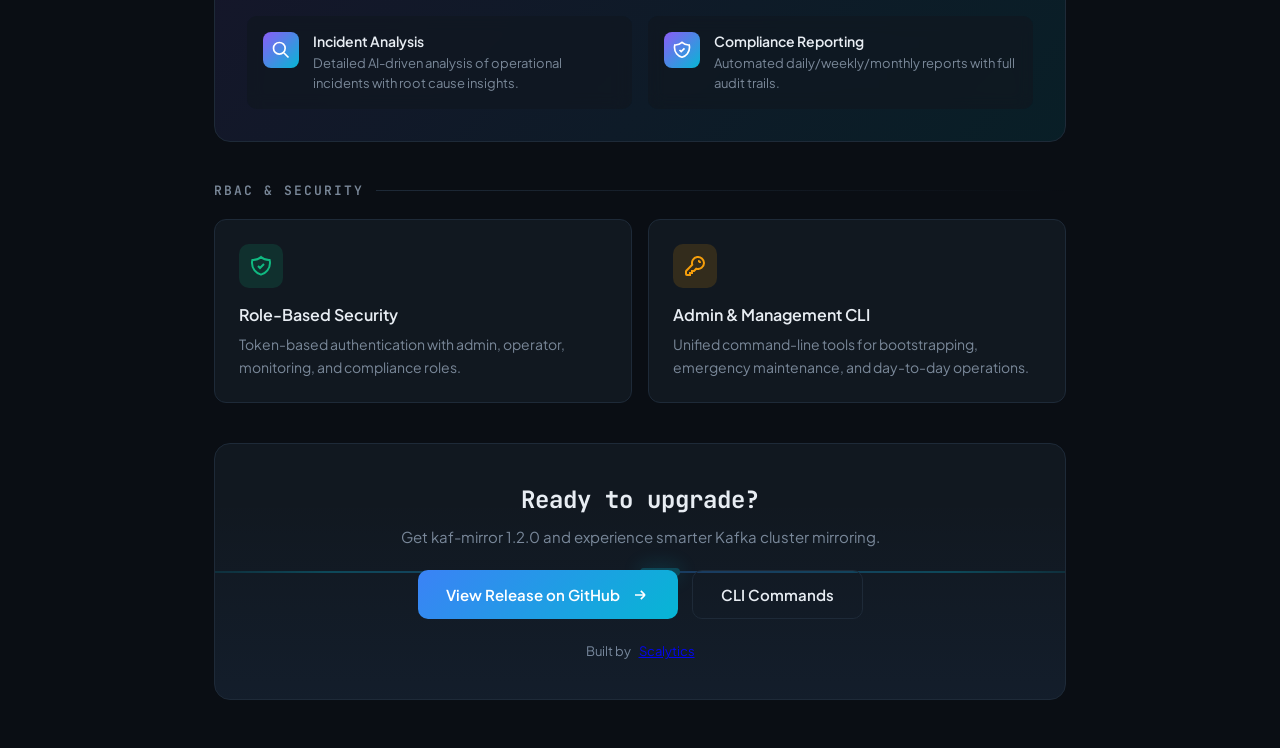
==== commit 7fcd5611: "docs: plain-language replication halt card" ====
--- a/index.html
+++ b/index.html
@@ -717,8 +717,8 @@
           <div class="feature-icon amber">
             <svg fill="none" stroke="currentColor" stroke-width="2" viewBox="0 0 24 24"><path d="M12 9v2m0 4h.01M10.29 3.86L1.82 18a2 2 0 001.71 3h16.94a2 2 0 001.71-3L13.71 3.86a2 2 0 00-3.42 0z"/></svg>
           </div>
-          <h3 class="feature-title">Experimental source-halt</h3>
-          <p class="feature-desc">After a live incident where a ransomed source was mirrored in full, an admin kill-switch can freeze further apply. Already-written kafscale/S3 objects stayed safe because they are read-only. This is an experiment, not a guarantee.</p>
+          <h3 class="feature-title">Replication halt (experimental)</h3>
+          <p class="feature-desc">Off until an admin enables it. Freezes all jobs if the source cluster is compromised, so the replica stops copying the attack. Already-written kafscale/S3 objects stay read-only. Not a guarantee.</p>
         </div>
       </div>
 
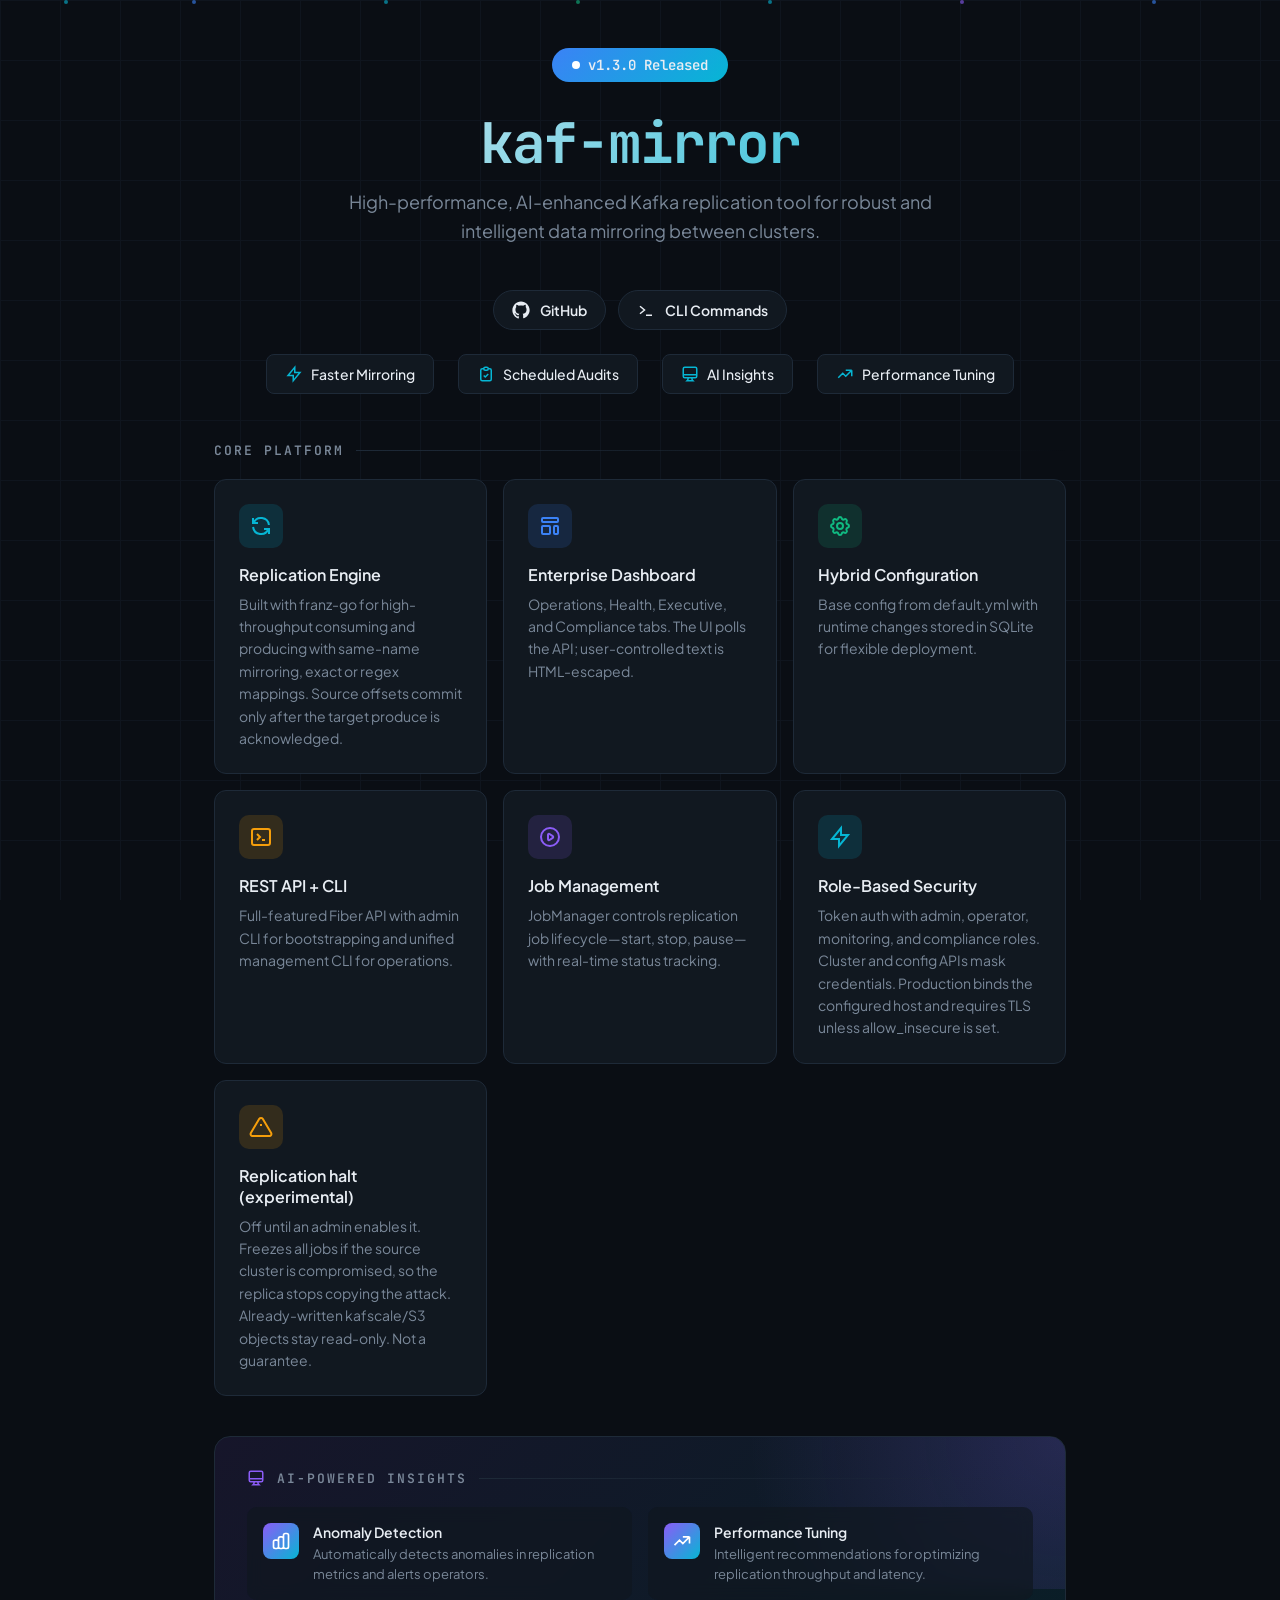
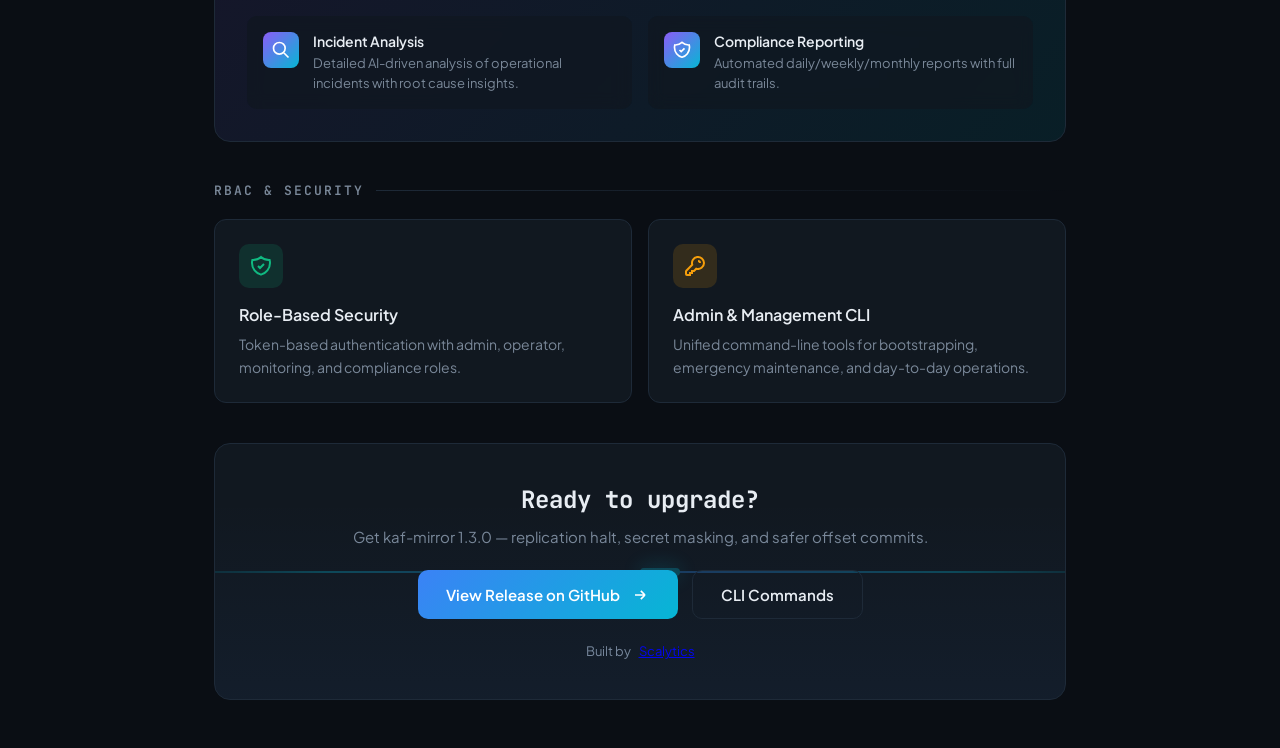
==== commit 3dfd766a: "docs: point GitHub Pages at v1.3.0 (#22)" ====
--- a/index.html
+++ b/index.html
@@ -4,7 +4,7 @@
   <meta charset="UTF-8">
   <meta name="viewport" content="width=device-width, initial-scale=1.0">
   <title>kaf-mirror — High-Performance Kafka Replication</title>
-  <meta name="description" content="kaf-mirror 1.2.0 release highlights: high-performance Kafka replication, AI-powered insights, compliance reporting, and a production-ready dashboard from Scalytics.">
+  <meta name="description" content="kaf-mirror 1.3.0: Kafka replication with an experimental admin halt, secret masking, and offset commit after produce ack.">
   <meta name="author" content="Scalytics">
   <meta name="robots" content="index, follow">
   <link rel="canonical" href="https://scalytics.github.io/kaf-mirror/">
@@ -620,7 +620,7 @@
   <div class="infographic">
     <!-- Header -->
     <header class="header">
-      <div class="version-badge">v1.2.0 Released</div>
+      <div class="version-badge">v1.3.0 Released</div>
       <h1 class="logo-title">kaf-mirror</h1>
       <p class="tagline">High-performance, AI-enhanced Kafka replication tool for robust and intelligent data mirroring between clusters.</p>
 
@@ -795,9 +795,9 @@
       <div class="cta-footer">
         <div class="data-flow"></div>
         <h3 class="cta-title">Ready to upgrade?</h3>
-        <p class="cta-desc">Get kaf-mirror 1.2.0 and experience smarter Kafka cluster mirroring.</p>
+        <p class="cta-desc">Get kaf-mirror 1.3.0 — replication halt, secret masking, and safer offset commits.</p>
         <div class="cta-actions">
-          <a href="https://github.com/scalytics/kaf-mirror/releases/tag/v1.2.0" class="cta-button" target="_blank" rel="noopener">
+          <a href="https://github.com/scalytics/kaf-mirror/releases/tag/v1.3.0" class="cta-button" target="_blank" rel="noopener">
             View Release on GitHub
             <svg fill="none" stroke="currentColor" stroke-width="2" viewBox="0 0 24 24"><path d="M13 7l5 5m0 0l-5 5m5-5H6"/></svg>
           </a>
